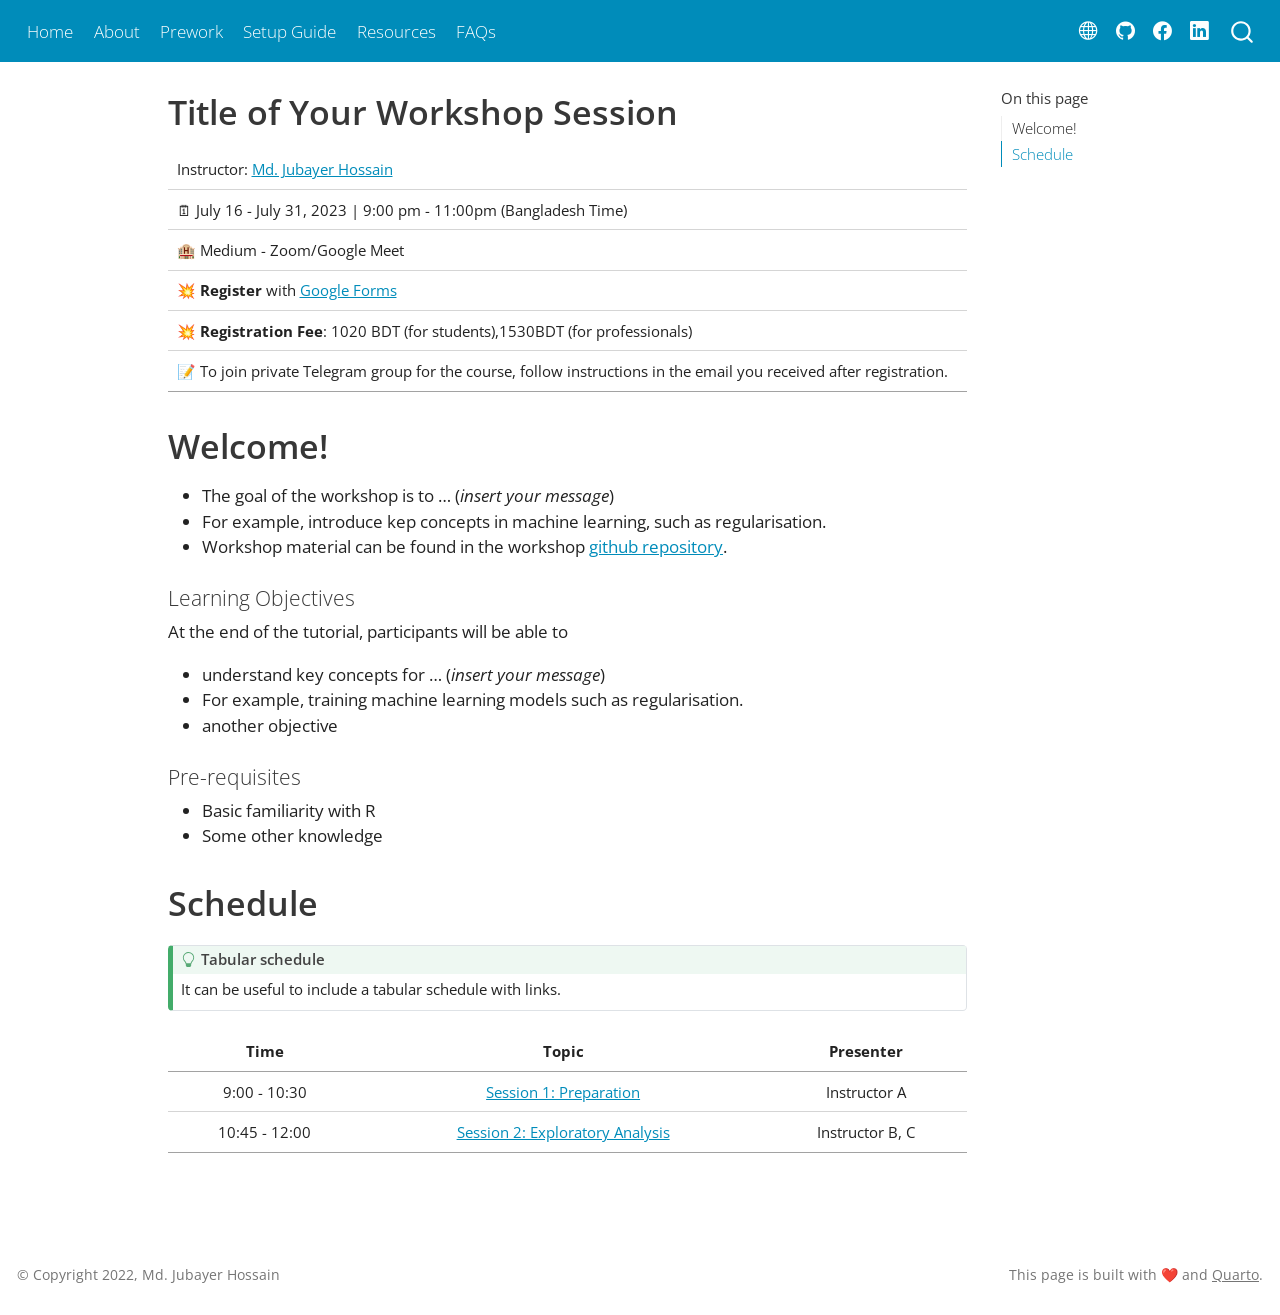
==== docs/index.html @ 596ed748 "initial commit" ====
<!DOCTYPE html>
<html xmlns="http://www.w3.org/1999/xhtml" lang="en" xml:lang="en"><head>

<meta charset="utf-8">
<meta name="generator" content="quarto-1.3.433">

<meta name="viewport" content="width=device-width, initial-scale=1.0, user-scalable=yes">


<title>Course site</title>
<style>
code{white-space: pre-wrap;}
span.smallcaps{font-variant: small-caps;}
div.columns{display: flex; gap: min(4vw, 1.5em);}
div.column{flex: auto; overflow-x: auto;}
div.hanging-indent{margin-left: 1.5em; text-indent: -1.5em;}
ul.task-list{list-style: none;}
ul.task-list li input[type="checkbox"] {
  width: 0.8em;
  margin: 0 0.8em 0.2em -1em; /* quarto-specific, see https://github.com/quarto-dev/quarto-cli/issues/4556 */ 
  vertical-align: middle;
}
</style>


<script src="site_libs/quarto-nav/quarto-nav.js"></script>
<script src="site_libs/clipboard/clipboard.min.js"></script>
<script src="site_libs/quarto-search/autocomplete.umd.js"></script>
<script src="site_libs/quarto-search/fuse.min.js"></script>
<script src="site_libs/quarto-search/quarto-search.js"></script>
<meta name="quarto:offset" content="./">
<script src="site_libs/quarto-html/quarto.js"></script>
<script src="site_libs/quarto-html/popper.min.js"></script>
<script src="site_libs/quarto-html/tippy.umd.min.js"></script>
<script src="site_libs/quarto-html/anchor.min.js"></script>
<link href="site_libs/quarto-html/tippy.css" rel="stylesheet">
<link href="site_libs/quarto-html/quarto-syntax-highlighting.css" rel="stylesheet" id="quarto-text-highlighting-styles">
<script src="site_libs/bootstrap/bootstrap.min.js"></script>
<link href="site_libs/bootstrap/bootstrap-icons.css" rel="stylesheet">
<link href="site_libs/bootstrap/bootstrap.min.css" rel="stylesheet" id="quarto-bootstrap" data-mode="light">
<script id="quarto-search-options" type="application/json">{
  "location": "navbar",
  "copy-button": false,
  "collapse-after": 3,
  "panel-placement": "end",
  "type": "overlay",
  "limit": 20,
  "language": {
    "search-no-results-text": "No results",
    "search-matching-documents-text": "matching documents",
    "search-copy-link-title": "Copy link to search",
    "search-hide-matches-text": "Hide additional matches",
    "search-more-match-text": "more match in this document",
    "search-more-matches-text": "more matches in this document",
    "search-clear-button-title": "Clear",
    "search-detached-cancel-button-title": "Cancel",
    "search-submit-button-title": "Submit",
    "search-label": "Search"
  }
}</script>


<link rel="stylesheet" href="styles.css">
</head>

<body class="nav-fixed">

<div id="quarto-search-results"></div>
  <header id="quarto-header" class="headroom fixed-top">
    <nav class="navbar navbar-expand-lg navbar-dark ">
      <div class="navbar-container container-fluid">
            <div id="quarto-search" class="" title="Search"></div>
          <button class="navbar-toggler" type="button" data-bs-toggle="collapse" data-bs-target="#navbarCollapse" aria-controls="navbarCollapse" aria-expanded="false" aria-label="Toggle navigation" onclick="if (window.quartoToggleHeadroom) { window.quartoToggleHeadroom(); }">
  <span class="navbar-toggler-icon"></span>
</button>
          <div class="collapse navbar-collapse" id="navbarCollapse">
            <ul class="navbar-nav navbar-nav-scroll me-auto">
  <li class="nav-item">
    <a class="nav-link active" href="./index.html" rel="" target="" aria-current="page">
 <span class="menu-text">Home</span></a>
  </li>  
  <li class="nav-item">
    <a class="nav-link" href="./about.html" rel="" target="">
 <span class="menu-text">About</span></a>
  </li>  
  <li class="nav-item">
    <a class="nav-link" href="./prework.html" rel="" target="">
 <span class="menu-text">Prework</span></a>
  </li>  
  <li class="nav-item">
    <a class="nav-link" href="./setup-guide.html" rel="" target="">
 <span class="menu-text">Setup Guide</span></a>
  </li>  
  <li class="nav-item">
    <a class="nav-link" href="./resources.html" rel="" target="">
 <span class="menu-text">Resources</span></a>
  </li>  
  <li class="nav-item">
    <a class="nav-link" href="./q-and-a.html" rel="" target="">
 <span class="menu-text">FAQs</span></a>
  </li>  
</ul>
            <ul class="navbar-nav navbar-nav-scroll ms-auto">
  <li class="nav-item compact">
    <a class="nav-link" href="https://omicscenter.github.io/" rel="" target=""><i class="bi bi-globe" role="img">
</i> 
 <span class="menu-text"></span></a>
  </li>  
  <li class="nav-item compact">
    <a class="nav-link" href="https://github.com/omicscenter" rel="" target=""><i class="bi bi-github" role="img">
</i> 
 <span class="menu-text"></span></a>
  </li>  
  <li class="nav-item compact">
    <a class="nav-link" href="https://www.facebook.com/omicscenter" rel="" target=""><i class="bi bi-facebook" role="img">
</i> 
 <span class="menu-text"></span></a>
  </li>  
  <li class="nav-item compact">
    <a class="nav-link" href="https://www.linkedin.com/company/chiral-bangladesh/" rel="" target=""><i class="bi bi-linkedin" role="img">
</i> 
 <span class="menu-text"></span></a>
  </li>  
</ul>
            <div class="quarto-navbar-tools">
</div>
          </div> <!-- /navcollapse -->
      </div> <!-- /container-fluid -->
    </nav>
</header>
<!-- content -->
<div id="quarto-content" class="quarto-container page-columns page-rows-contents page-layout-article page-navbar">
<!-- sidebar -->
<!-- margin-sidebar -->
    <div id="quarto-margin-sidebar" class="sidebar margin-sidebar">
        <nav id="TOC" role="doc-toc" class="toc-active">
    <h2 id="toc-title">On this page</h2>
   
  <ul>
  <li><a href="#welcome" id="toc-welcome" class="nav-link active" data-scroll-target="#welcome">Welcome!</a></li>
  <li><a href="#schedule" id="toc-schedule" class="nav-link" data-scroll-target="#schedule">Schedule</a></li>
  </ul>
</nav>
    </div>
<!-- main -->
<main class="content" id="quarto-document-content">

<header id="title-block-header" class="quarto-title-block default">
<div class="quarto-title">
<h1 class="title">Title of Your Workshop Session</h1>
</div>



<div class="quarto-title-meta">

    
  
    
  </div>
  

</header>

<table class="table">
<tbody>
<tr class="odd">
<td style="text-align: left;">Instructor: <a href="https://hossainlab.github.io/">Md. Jubayer Hossain</a></td>
</tr>
<tr class="even">
<td style="text-align: left;">🗓 July 16 - July 31, 2023 | 9:00 pm - 11:00pm (Bangladesh Time)</td>
</tr>
<tr class="odd">
<td style="text-align: left;">🏨 Medium - Zoom/Google Meet</td>
</tr>
<tr class="even">
<td style="text-align: left;">💥 <strong>Register</strong> with <a href="https://forms.gle/hSH1ACSqDYYVsxie6">Google Forms</a></td>
</tr>
<tr class="odd">
<td style="text-align: left;">💥 <strong>Registration Fee</strong>: 1020 BDT (for students),1530BDT (for professionals)</td>
</tr>
<tr class="even">
<td style="text-align: left;">📝 To join private Telegram group for the course, follow instructions in the email you received after registration.</td>
</tr>
</tbody>
</table>
<section id="welcome" class="level1">
<h1>Welcome!</h1>
<ul>
<li>The goal of the workshop is to … (<em>insert your message</em>)</li>
<li>For example, introduce kep concepts in machine learning, such as regularisation.</li>
<li>Workshop material can be found in the workshop <a href="https://github.com">github repository</a>.</li>
</ul>
<section id="learning-objectives" class="level4">
<h4 class="anchored" data-anchor-id="learning-objectives">Learning Objectives</h4>
<p>At the end of the tutorial, participants will be able to</p>
<ul>
<li>understand key concepts for … (<em>insert your message</em>)</li>
<li>For example, training machine learning models such as regularisation.</li>
<li>another objective</li>
</ul>
</section>
<section id="pre-requisites" class="level4">
<h4 class="anchored" data-anchor-id="pre-requisites">Pre-requisites</h4>
<ul>
<li>Basic familiarity with R</li>
<li>Some other knowledge</li>
</ul>
</section>
</section>
<section id="schedule" class="level1">
<h1>Schedule</h1>
<div class="callout callout-style-default callout-tip callout-titled">
<div class="callout-header d-flex align-content-center">
<div class="callout-icon-container">
<i class="callout-icon"></i>
</div>
<div class="callout-title-container flex-fill">
Tabular schedule
</div>
</div>
<div class="callout-body-container callout-body">
<p>It can be useful to include a tabular schedule with links.</p>
</div>
</div>
<table class="table">
<thead>
<tr class="header">
<th style="text-align: center;">Time</th>
<th style="text-align: center;">Topic</th>
<th style="text-align: center;">Presenter</th>
</tr>
</thead>
<tbody>
<tr class="odd">
<td style="text-align: center;">9:00 - 10:30</td>
<td style="text-align: center;"><a href="part_1_prep.qmd">Session 1: Preparation</a></td>
<td style="text-align: center;">Instructor A</td>
</tr>
<tr class="even">
<td style="text-align: center;">10:45 - 12:00</td>
<td style="text-align: center;"><a href="part_2_eda.qmd">Session 2: Exploratory Analysis</a></td>
<td style="text-align: center;">Instructor B, C</td>
</tr>
</tbody>
</table>


</section>

</main> <!-- /main -->
<script id="quarto-html-after-body" type="application/javascript">
window.document.addEventListener("DOMContentLoaded", function (event) {
  const toggleBodyColorMode = (bsSheetEl) => {
    const mode = bsSheetEl.getAttribute("data-mode");
    const bodyEl = window.document.querySelector("body");
    if (mode === "dark") {
      bodyEl.classList.add("quarto-dark");
      bodyEl.classList.remove("quarto-light");
    } else {
      bodyEl.classList.add("quarto-light");
      bodyEl.classList.remove("quarto-dark");
    }
  }
  const toggleBodyColorPrimary = () => {
    const bsSheetEl = window.document.querySelector("link#quarto-bootstrap");
    if (bsSheetEl) {
      toggleBodyColorMode(bsSheetEl);
    }
  }
  toggleBodyColorPrimary();  
  const icon = "";
  const anchorJS = new window.AnchorJS();
  anchorJS.options = {
    placement: 'right',
    icon: icon
  };
  anchorJS.add('.anchored');
  const isCodeAnnotation = (el) => {
    for (const clz of el.classList) {
      if (clz.startsWith('code-annotation-')) {                     
        return true;
      }
    }
    return false;
  }
  const clipboard = new window.ClipboardJS('.code-copy-button', {
    text: function(trigger) {
      const codeEl = trigger.previousElementSibling.cloneNode(true);
      for (const childEl of codeEl.children) {
        if (isCodeAnnotation(childEl)) {
          childEl.remove();
        }
      }
      return codeEl.innerText;
    }
  });
  clipboard.on('success', function(e) {
    // button target
    const button = e.trigger;
    // don't keep focus
    button.blur();
    // flash "checked"
    button.classList.add('code-copy-button-checked');
    var currentTitle = button.getAttribute("title");
    button.setAttribute("title", "Copied!");
    let tooltip;
    if (window.bootstrap) {
      button.setAttribute("data-bs-toggle", "tooltip");
      button.setAttribute("data-bs-placement", "left");
      button.setAttribute("data-bs-title", "Copied!");
      tooltip = new bootstrap.Tooltip(button, 
        { trigger: "manual", 
          customClass: "code-copy-button-tooltip",
          offset: [0, -8]});
      tooltip.show();    
    }
    setTimeout(function() {
      if (tooltip) {
        tooltip.hide();
        button.removeAttribute("data-bs-title");
        button.removeAttribute("data-bs-toggle");
        button.removeAttribute("data-bs-placement");
      }
      button.setAttribute("title", currentTitle);
      button.classList.remove('code-copy-button-checked');
    }, 1000);
    // clear code selection
    e.clearSelection();
  });
  function tippyHover(el, contentFn) {
    const config = {
      allowHTML: true,
      content: contentFn,
      maxWidth: 500,
      delay: 100,
      arrow: false,
      appendTo: function(el) {
          return el.parentElement;
      },
      interactive: true,
      interactiveBorder: 10,
      theme: 'quarto',
      placement: 'bottom-start'
    };
    window.tippy(el, config); 
  }
  const noterefs = window.document.querySelectorAll('a[role="doc-noteref"]');
  for (var i=0; i<noterefs.length; i++) {
    const ref = noterefs[i];
    tippyHover(ref, function() {
      // use id or data attribute instead here
      let href = ref.getAttribute('data-footnote-href') || ref.getAttribute('href');
      try { href = new URL(href).hash; } catch {}
      const id = href.replace(/^#\/?/, "");
      const note = window.document.getElementById(id);
      return note.innerHTML;
    });
  }
      let selectedAnnoteEl;
      const selectorForAnnotation = ( cell, annotation) => {
        let cellAttr = 'data-code-cell="' + cell + '"';
        let lineAttr = 'data-code-annotation="' +  annotation + '"';
        const selector = 'span[' + cellAttr + '][' + lineAttr + ']';
        return selector;
      }
      const selectCodeLines = (annoteEl) => {
        const doc = window.document;
        const targetCell = annoteEl.getAttribute("data-target-cell");
        const targetAnnotation = annoteEl.getAttribute("data-target-annotation");
        const annoteSpan = window.document.querySelector(selectorForAnnotation(targetCell, targetAnnotation));
        const lines = annoteSpan.getAttribute("data-code-lines").split(",");
        const lineIds = lines.map((line) => {
          return targetCell + "-" + line;
        })
        let top = null;
        let height = null;
        let parent = null;
        if (lineIds.length > 0) {
            //compute the position of the single el (top and bottom and make a div)
            const el = window.document.getElementById(lineIds[0]);
            top = el.offsetTop;
            height = el.offsetHeight;
            parent = el.parentElement.parentElement;
          if (lineIds.length > 1) {
            const lastEl = window.document.getElementById(lineIds[lineIds.length - 1]);
            const bottom = lastEl.offsetTop + lastEl.offsetHeight;
            height = bottom - top;
          }
          if (top !== null && height !== null && parent !== null) {
            // cook up a div (if necessary) and position it 
            let div = window.document.getElementById("code-annotation-line-highlight");
            if (div === null) {
              div = window.document.createElement("div");
              div.setAttribute("id", "code-annotation-line-highlight");
              div.style.position = 'absolute';
              parent.appendChild(div);
            }
            div.style.top = top - 2 + "px";
            div.style.height = height + 4 + "px";
            let gutterDiv = window.document.getElementById("code-annotation-line-highlight-gutter");
            if (gutterDiv === null) {
              gutterDiv = window.document.createElement("div");
              gutterDiv.setAttribute("id", "code-annotation-line-highlight-gutter");
              gutterDiv.style.position = 'absolute';
              const codeCell = window.document.getElementById(targetCell);
              const gutter = codeCell.querySelector('.code-annotation-gutter');
              gutter.appendChild(gutterDiv);
            }
            gutterDiv.style.top = top - 2 + "px";
            gutterDiv.style.height = height + 4 + "px";
          }
          selectedAnnoteEl = annoteEl;
        }
      };
      const unselectCodeLines = () => {
        const elementsIds = ["code-annotation-line-highlight", "code-annotation-line-highlight-gutter"];
        elementsIds.forEach((elId) => {
          const div = window.document.getElementById(elId);
          if (div) {
            div.remove();
          }
        });
        selectedAnnoteEl = undefined;
      };
      // Attach click handler to the DT
      const annoteDls = window.document.querySelectorAll('dt[data-target-cell]');
      for (const annoteDlNode of annoteDls) {
        annoteDlNode.addEventListener('click', (event) => {
          const clickedEl = event.target;
          if (clickedEl !== selectedAnnoteEl) {
            unselectCodeLines();
            const activeEl = window.document.querySelector('dt[data-target-cell].code-annotation-active');
            if (activeEl) {
              activeEl.classList.remove('code-annotation-active');
            }
            selectCodeLines(clickedEl);
            clickedEl.classList.add('code-annotation-active');
          } else {
            // Unselect the line
            unselectCodeLines();
            clickedEl.classList.remove('code-annotation-active');
          }
        });
      }
  const findCites = (el) => {
    const parentEl = el.parentElement;
    if (parentEl) {
      const cites = parentEl.dataset.cites;
      if (cites) {
        return {
          el,
          cites: cites.split(' ')
        };
      } else {
        return findCites(el.parentElement)
      }
    } else {
      return undefined;
    }
  };
  var bibliorefs = window.document.querySelectorAll('a[role="doc-biblioref"]');
  for (var i=0; i<bibliorefs.length; i++) {
    const ref = bibliorefs[i];
    const citeInfo = findCites(ref);
    if (citeInfo) {
      tippyHover(citeInfo.el, function() {
        var popup = window.document.createElement('div');
        citeInfo.cites.forEach(function(cite) {
          var citeDiv = window.document.createElement('div');
          citeDiv.classList.add('hanging-indent');
          citeDiv.classList.add('csl-entry');
          var biblioDiv = window.document.getElementById('ref-' + cite);
          if (biblioDiv) {
            citeDiv.innerHTML = biblioDiv.innerHTML;
          }
          popup.appendChild(citeDiv);
        });
        return popup.innerHTML;
      });
    }
  }
});
</script>
</div> <!-- /content -->
<footer class="footer">
  <div class="nav-footer">
    <div class="nav-footer-left">© Copyright 2022, Md. Jubayer Hossain</div>   
    <div class="nav-footer-center">
      &nbsp;
    </div>
    <div class="nav-footer-right">This page is built with ❤️ and <a href="https://quarto.org/">Quarto</a>.</div>
  </div>
</footer>



</body></html>
---- docs/site_libs/quarto-html/tippy.css ----
.tippy-box[data-animation=fade][data-state=hidden]{opacity:0}[data-tippy-root]{max-width:calc(100vw - 10px)}.tippy-box{position:relative;background-color:#333;color:#fff;border-radius:4px;font-size:14px;line-height:1.4;white-space:normal;outline:0;transition-property:transform,visibility,opacity}.tippy-box[data-placement^=top]>.tippy-arrow{bottom:0}.tippy-box[data-placement^=top]>.tippy-arrow:before{bottom:-7px;left:0;border-width:8px 8px 0;border-top-color:initial;transform-origin:center top}.tippy-box[data-placement^=bottom]>.tippy-arrow{top:0}.tippy-box[data-placement^=bottom]>.tippy-arrow:before{top:-7px;left:0;border-width:0 8px 8px;border-bottom-color:initial;transform-origin:center bottom}.tippy-box[data-placement^=left]>.tippy-arrow{right:0}.tippy-box[data-placement^=left]>.tippy-arrow:before{border-width:8px 0 8px 8px;border-left-color:initial;right:-7px;transform-origin:center left}.tippy-box[data-placement^=right]>.tippy-arrow{left:0}.tippy-box[data-placement^=right]>.tippy-arrow:before{left:-7px;border-width:8px 8px 8px 0;border-right-color:initial;transform-origin:center right}.tippy-box[data-inertia][data-state=visible]{transition-timing-function:cubic-bezier(.54,1.5,.38,1.11)}.tippy-arrow{width:16px;height:16px;color:#333}.tippy-arrow:before{content:"";position:absolute;border-color:transparent;border-style:solid}.tippy-content{position:relative;padding:5px 9px;z-index:1}
---- docs/styles.css ----
/* css styles */
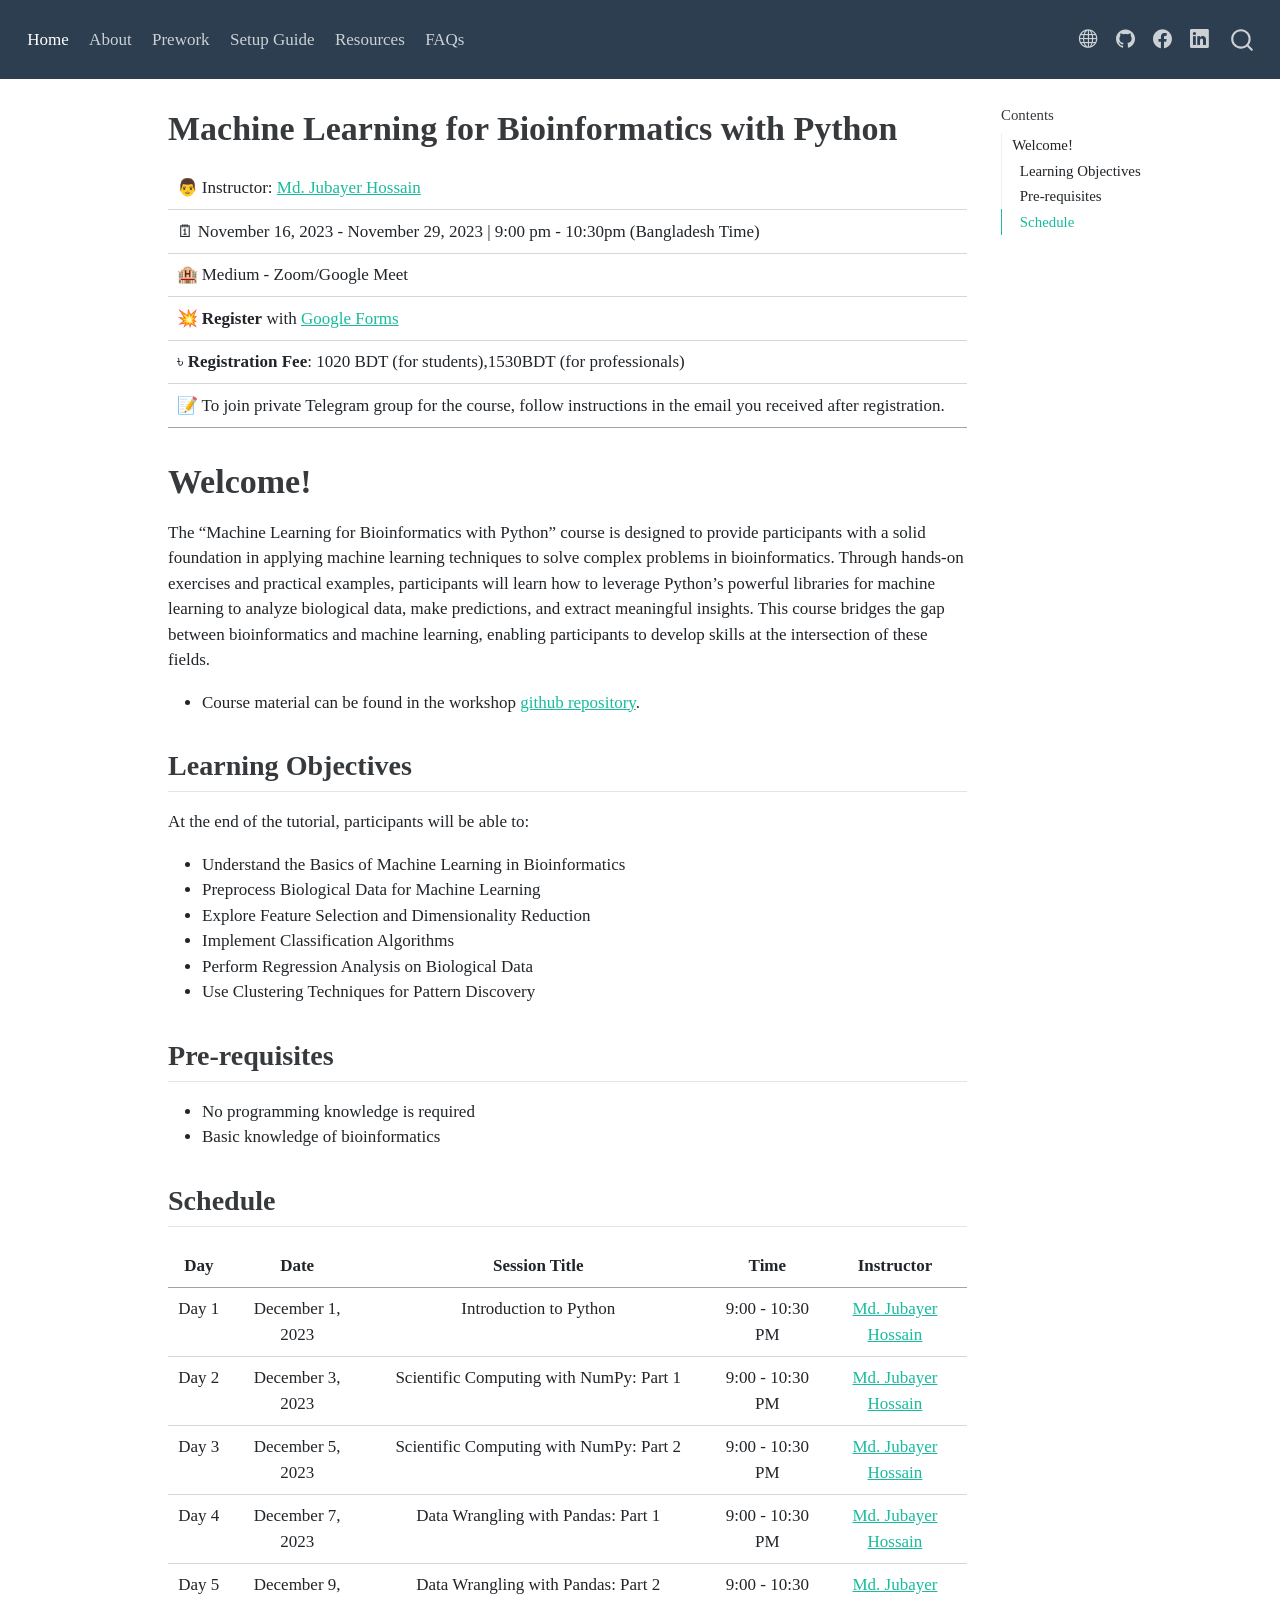
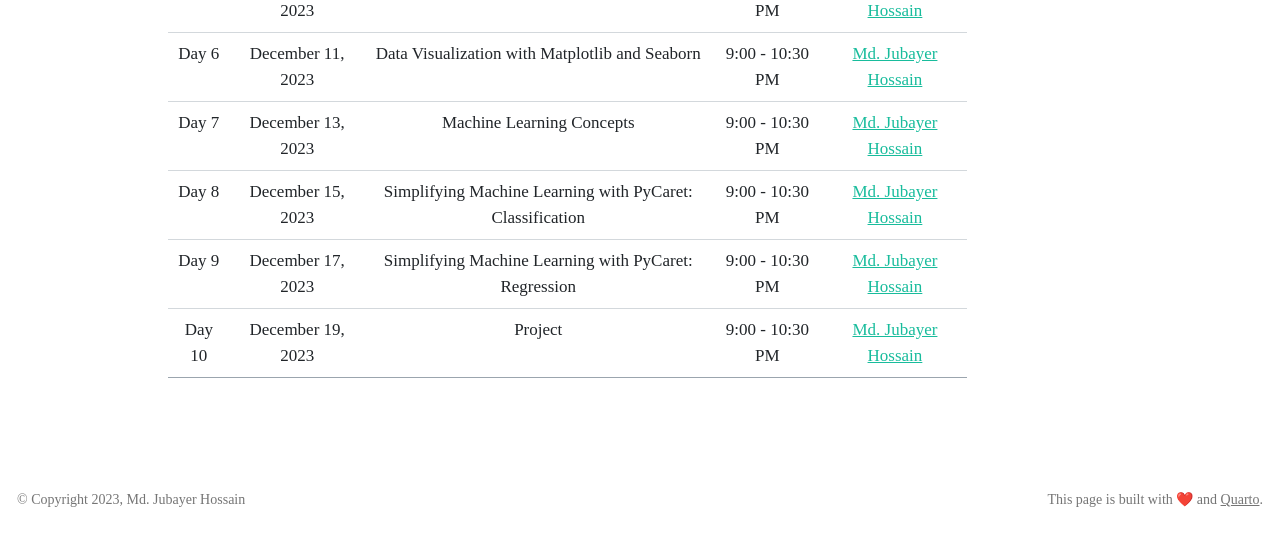
==== commit 196c5be6: "added all contents" ====
--- a/docs/index.html
+++ b/docs/index.html
@@ -7,7 +7,7 @@
 <meta name="viewport" content="width=device-width, initial-scale=1.0, user-scalable=yes">
 
 
-<title>Course site</title>
+<title>Machine Learning for Bioinformatics with Python</title>
 <style>
 code{white-space: pre-wrap;}
 span.smallcaps{font-variant: small-caps;}
@@ -134,11 +134,15 @@
 <!-- margin-sidebar -->
     <div id="quarto-margin-sidebar" class="sidebar margin-sidebar">
         <nav id="TOC" role="doc-toc" class="toc-active">
-    <h2 id="toc-title">On this page</h2>
+    <h2 id="toc-title">Contents</h2>
    
   <ul>
-  <li><a href="#welcome" id="toc-welcome" class="nav-link active" data-scroll-target="#welcome">Welcome!</a></li>
+  <li><a href="#welcome" id="toc-welcome" class="nav-link active" data-scroll-target="#welcome">Welcome!</a>
+  <ul class="collapse">
+  <li><a href="#learning-objectives" id="toc-learning-objectives" class="nav-link" data-scroll-target="#learning-objectives">Learning Objectives</a></li>
+  <li><a href="#pre-requisites" id="toc-pre-requisites" class="nav-link" data-scroll-target="#pre-requisites">Pre-requisites</a></li>
   <li><a href="#schedule" id="toc-schedule" class="nav-link" data-scroll-target="#schedule">Schedule</a></li>
+  </ul></li>
   </ul>
 </nav>
     </div>
@@ -147,7 +151,7 @@
 
 <header id="title-block-header" class="quarto-title-block default">
 <div class="quarto-title">
-<h1 class="title">Title of Your Workshop Session</h1>
+<h1 class="title">Machine Learning for Bioinformatics with Python</h1>
 </div>
 
 
@@ -165,19 +169,19 @@
 <table class="table">
 <tbody>
 <tr class="odd">
-<td style="text-align: left;">Instructor: <a href="https://hossainlab.github.io/">Md. Jubayer Hossain</a></td>
-</tr>
-<tr class="even">
-<td style="text-align: left;">🗓 July 16 - July 31, 2023 | 9:00 pm - 11:00pm (Bangladesh Time)</td>
+<td style="text-align: left;">👨 Instructor: <a href="https://hossainlab.github.io/">Md. Jubayer Hossain</a></td>
+</tr>
+<tr class="even">
+<td style="text-align: left;">🗓 November 16, 2023 - November 29, 2023 | 9:00 pm - 10:30pm (Bangladesh Time)</td>
 </tr>
 <tr class="odd">
 <td style="text-align: left;">🏨 Medium - Zoom/Google Meet</td>
 </tr>
 <tr class="even">
-<td style="text-align: left;">💥 <strong>Register</strong> with <a href="https://forms.gle/hSH1ACSqDYYVsxie6">Google Forms</a></td>
-</tr>
-<tr class="odd">
-<td style="text-align: left;">💥 <strong>Registration Fee</strong>: 1020 BDT (for students),1530BDT (for professionals)</td>
+<td style="text-align: left;">💥 <strong>Register</strong> with <a href="https://forms.gle/C4M9FoTpneFyjhbj8">Google Forms</a></td>
+</tr>
+<tr class="odd">
+<td style="text-align: left;">৳ <strong>Registration Fee</strong>: 1020 BDT (for students),1530BDT (for professionals)</td>
 </tr>
 <tr class="even">
 <td style="text-align: left;">📝 To join private Telegram group for the course, follow instructions in the email you received after registration.</td>
@@ -186,66 +190,117 @@
 </table>
 <section id="welcome" class="level1">
 <h1>Welcome!</h1>
+<p>The “Machine Learning for Bioinformatics with Python” course is designed to provide participants with a solid foundation in applying machine learning techniques to solve complex problems in bioinformatics. Through hands-on exercises and practical examples, participants will learn how to leverage Python’s powerful libraries for machine learning to analyze biological data, make predictions, and extract meaningful insights. This course bridges the gap between bioinformatics and machine learning, enabling participants to develop skills at the intersection of these fields.</p>
 <ul>
-<li>The goal of the workshop is to … (<em>insert your message</em>)</li>
-<li>For example, introduce kep concepts in machine learning, such as regularisation.</li>
-<li>Workshop material can be found in the workshop <a href="https://github.com">github repository</a>.</li>
+<li>Course material can be found in the workshop <a href="https://github.com/omicscenter/MLforBioinformatics">github repository</a>.</li>
 </ul>
-<section id="learning-objectives" class="level4">
-<h4 class="anchored" data-anchor-id="learning-objectives">Learning Objectives</h4>
-<p>At the end of the tutorial, participants will be able to</p>
+<section id="learning-objectives" class="level2">
+<h2 class="anchored" data-anchor-id="learning-objectives">Learning Objectives</h2>
+<p>At the end of the tutorial, participants will be able to:</p>
 <ul>
-<li>understand key concepts for … (<em>insert your message</em>)</li>
-<li>For example, training machine learning models such as regularisation.</li>
-<li>another objective</li>
+<li>Understand the Basics of Machine Learning in Bioinformatics</li>
+<li>Preprocess Biological Data for Machine Learning</li>
+<li>Explore Feature Selection and Dimensionality Reduction</li>
+<li>Implement Classification Algorithms</li>
+<li>Perform Regression Analysis on Biological Data</li>
+<li>Use Clustering Techniques for Pattern Discovery</li>
 </ul>
 </section>
-<section id="pre-requisites" class="level4">
-<h4 class="anchored" data-anchor-id="pre-requisites">Pre-requisites</h4>
+<section id="pre-requisites" class="level2">
+<h2 class="anchored" data-anchor-id="pre-requisites">Pre-requisites</h2>
 <ul>
-<li>Basic familiarity with R</li>
-<li>Some other knowledge</li>
+<li>No programming knowledge is required</li>
+<li>Basic knowledge of bioinformatics</li>
 </ul>
 </section>
-</section>
-<section id="schedule" class="level1">
-<h1>Schedule</h1>
-<div class="callout callout-style-default callout-tip callout-titled">
-<div class="callout-header d-flex align-content-center">
-<div class="callout-icon-container">
-<i class="callout-icon"></i>
-</div>
-<div class="callout-title-container flex-fill">
-Tabular schedule
-</div>
-</div>
-<div class="callout-body-container callout-body">
-<p>It can be useful to include a tabular schedule with links.</p>
-</div>
-</div>
+<section id="schedule" class="level2">
+<h2 class="anchored" data-anchor-id="schedule">Schedule</h2>
 <table class="table">
 <thead>
 <tr class="header">
+<th style="text-align: center;">Day</th>
+<th style="text-align: center;">Date</th>
+<th style="text-align: center;">Session Title</th>
 <th style="text-align: center;">Time</th>
-<th style="text-align: center;">Topic</th>
-<th style="text-align: center;">Presenter</th>
+<th style="text-align: center;">Instructor</th>
 </tr>
 </thead>
 <tbody>
 <tr class="odd">
-<td style="text-align: center;">9:00 - 10:30</td>
-<td style="text-align: center;"><a href="part_1_prep.qmd">Session 1: Preparation</a></td>
-<td style="text-align: center;">Instructor A</td>
-</tr>
-<tr class="even">
-<td style="text-align: center;">10:45 - 12:00</td>
-<td style="text-align: center;"><a href="part_2_eda.qmd">Session 2: Exploratory Analysis</a></td>
-<td style="text-align: center;">Instructor B, C</td>
+<td style="text-align: center;">Day 1</td>
+<td style="text-align: center;">December 1, 2023</td>
+<td style="text-align: center;">Introduction to Python</td>
+<td style="text-align: center;">9:00 - 10:30 PM</td>
+<td style="text-align: center;"><a href="https://hossainlab.github.io/">Md. Jubayer Hossain</a></td>
+</tr>
+<tr class="even">
+<td style="text-align: center;">Day 2</td>
+<td style="text-align: center;">December 3, 2023</td>
+<td style="text-align: center;">Scientific Computing with NumPy: Part 1</td>
+<td style="text-align: center;">9:00 - 10:30 PM</td>
+<td style="text-align: center;"><a href="https://hossainlab.github.io/">Md. Jubayer Hossain</a></td>
+</tr>
+<tr class="odd">
+<td style="text-align: center;">Day 3</td>
+<td style="text-align: center;">December 5, 2023</td>
+<td style="text-align: center;">Scientific Computing with NumPy: Part 2</td>
+<td style="text-align: center;">9:00 - 10:30 PM</td>
+<td style="text-align: center;"><a href="https://hossainlab.github.io/">Md. Jubayer Hossain</a></td>
+</tr>
+<tr class="even">
+<td style="text-align: center;">Day 4</td>
+<td style="text-align: center;">December 7, 2023</td>
+<td style="text-align: center;">Data Wrangling with Pandas: Part 1</td>
+<td style="text-align: center;">9:00 - 10:30 PM</td>
+<td style="text-align: center;"><a href="https://hossainlab.github.io/">Md. Jubayer Hossain</a></td>
+</tr>
+<tr class="odd">
+<td style="text-align: center;">Day 5</td>
+<td style="text-align: center;">December 9, 2023</td>
+<td style="text-align: center;">Data Wrangling with Pandas: Part 2</td>
+<td style="text-align: center;">9:00 - 10:30 PM</td>
+<td style="text-align: center;"><a href="https://hossainlab.github.io/">Md. Jubayer Hossain</a></td>
+</tr>
+<tr class="even">
+<td style="text-align: center;">Day 6</td>
+<td style="text-align: center;">December 11, 2023</td>
+<td style="text-align: center;">Data Visualization with Matplotlib and Seaborn</td>
+<td style="text-align: center;">9:00 - 10:30 PM</td>
+<td style="text-align: center;"><a href="https://hossainlab.github.io/">Md. Jubayer Hossain</a></td>
+</tr>
+<tr class="odd">
+<td style="text-align: center;">Day 7</td>
+<td style="text-align: center;">December 13, 2023</td>
+<td style="text-align: center;">Machine Learning Concepts</td>
+<td style="text-align: center;">9:00 - 10:30 PM</td>
+<td style="text-align: center;"><a href="https://hossainlab.github.io/">Md. Jubayer Hossain</a></td>
+</tr>
+<tr class="even">
+<td style="text-align: center;">Day 8</td>
+<td style="text-align: center;">December 15, 2023</td>
+<td style="text-align: center;">Simplifying Machine Learning with PyCaret: Classification</td>
+<td style="text-align: center;">9:00 - 10:30 PM</td>
+<td style="text-align: center;"><a href="https://hossainlab.github.io/">Md. Jubayer Hossain</a></td>
+</tr>
+<tr class="odd">
+<td style="text-align: center;">Day 9</td>
+<td style="text-align: center;">December 17, 2023</td>
+<td style="text-align: center;">Simplifying Machine Learning with PyCaret: Regression</td>
+<td style="text-align: center;">9:00 - 10:30 PM</td>
+<td style="text-align: center;"><a href="https://hossainlab.github.io/">Md. Jubayer Hossain</a></td>
+</tr>
+<tr class="even">
+<td style="text-align: center;">Day 10</td>
+<td style="text-align: center;">December 19, 2023</td>
+<td style="text-align: center;">Project</td>
+<td style="text-align: center;">9:00 - 10:30 PM</td>
+<td style="text-align: center;"><a href="https://hossainlab.github.io/">Md. Jubayer Hossain</a></td>
 </tr>
 </tbody>
 </table>
 
 
+</section>
 </section>
 
 </main> <!-- /main -->
@@ -485,7 +540,7 @@
 </div> <!-- /content -->
 <footer class="footer">
   <div class="nav-footer">
-    <div class="nav-footer-left">© Copyright 2022, Md. Jubayer Hossain</div>   
+    <div class="nav-footer-left">© Copyright 2023, Md. Jubayer Hossain</div>   
     <div class="nav-footer-center">
       &nbsp;
     </div>
--- a/docs/site_libs/quarto-html/quarto-syntax-highlighting.css
+++ b/docs/site_libs/quarto-html/quarto-syntax-highlighting.css
@@ -0,0 +1,202 @@
+/* quarto syntax highlight colors */
+:root {
+  --quarto-hl-ot-color: #d91e18;
+  --quarto-hl-at-color: #a55a00;
+  --quarto-hl-ss-color: #008000;
+  --quarto-hl-an-color: #696969;
+  --quarto-hl-fu-color: #06287e;
+  --quarto-hl-st-color: #008000;
+  --quarto-hl-cf-color: #d91e18;
+  --quarto-hl-op-color: #00769e;
+  --quarto-hl-er-color: #7928a1;
+  --quarto-hl-bn-color: #7928a1;
+  --quarto-hl-al-color: #7928a1;
+  --quarto-hl-va-color: #a55a00;
+  --quarto-hl-bu-color: inherit;
+  --quarto-hl-ex-color: inherit;
+  --quarto-hl-pp-color: #7928a1;
+  --quarto-hl-in-color: #696969;
+  --quarto-hl-vs-color: #008000;
+  --quarto-hl-wa-color: #696969;
+  --quarto-hl-do-color: #696969;
+  --quarto-hl-im-color: inherit;
+  --quarto-hl-ch-color: #008000;
+  --quarto-hl-dt-color: #7928a1;
+  --quarto-hl-fl-color: #a55a00;
+  --quarto-hl-co-color: #696969;
+  --quarto-hl-cv-color: #696969;
+  --quarto-hl-cn-color: #d91e18;
+  --quarto-hl-sc-color: #00769e;
+  --quarto-hl-dv-color: #7928a1;
+  --quarto-hl-kw-color: #d91e18;
+}
+
+/* other quarto variables */
+:root {
+  --quarto-font-monospace: SFMono-Regular, Menlo, Monaco, Consolas, "Liberation Mono", "Courier New", monospace;
+}
+
+pre > code.sourceCode > span {
+  color: #545454;
+}
+
+code span {
+  color: #545454;
+}
+
+code.sourceCode > span {
+  color: #545454;
+}
+
+div.sourceCode,
+div.sourceCode pre.sourceCode {
+  color: #545454;
+}
+
+code span.ot {
+  color: #d91e18;
+  font-style: inherit;
+}
+
+code span.at {
+  color: #a55a00;
+  font-style: inherit;
+}
+
+code span.ss {
+  color: #008000;
+  font-style: inherit;
+}
+
+code span.an {
+  color: #696969;
+  font-style: inherit;
+}
+
+code span.fu {
+  color: #06287e;
+  font-style: inherit;
+}
+
+code span.st {
+  color: #008000;
+  font-style: inherit;
+}
+
+code span.cf {
+  color: #d91e18;
+  font-style: inherit;
+}
+
+code span.op {
+  color: #00769e;
+  font-style: inherit;
+}
+
+code span.er {
+  color: #7928a1;
+  font-style: inherit;
+}
+
+code span.bn {
+  color: #7928a1;
+  font-style: inherit;
+}
+
+code span.al {
+  color: #7928a1;
+  font-style: inherit;
+}
+
+code span.va {
+  color: #a55a00;
+  font-style: inherit;
+}
+
+code span.bu {
+  font-style: inherit;
+}
+
+code span.ex {
+  font-style: inherit;
+}
+
+code span.pp {
+  color: #7928a1;
+  font-style: inherit;
+}
+
+code span.in {
+  color: #696969;
+  font-style: inherit;
+}
+
+code span.vs {
+  color: #008000;
+  font-style: inherit;
+}
+
+code span.wa {
+  color: #696969;
+  font-style: italic;
+}
+
+code span.do {
+  color: #696969;
+  font-style: italic;
+}
+
+code span.im {
+  font-style: inherit;
+}
+
+code span.ch {
+  color: #008000;
+  font-style: inherit;
+}
+
+code span.dt {
+  color: #7928a1;
+  font-style: inherit;
+}
+
+code span.fl {
+  color: #a55a00;
+  font-style: inherit;
+}
+
+code span.co {
+  color: #696969;
+  font-style: inherit;
+}
+
+code span.cv {
+  color: #696969;
+  font-style: italic;
+}
+
+code span.cn {
+  color: #d91e18;
+  font-style: inherit;
+}
+
+code span.sc {
+  color: #00769e;
+  font-style: inherit;
+}
+
+code span.dv {
+  color: #7928a1;
+  font-style: inherit;
+}
+
+code span.kw {
+  color: #d91e18;
+  font-style: inherit;
+}
+
+.prevent-inlining {
+  content: "</";
+}
+
+/*# sourceMappingURL=debc5d5d77c3f9108843748ff7464032.css.map */
